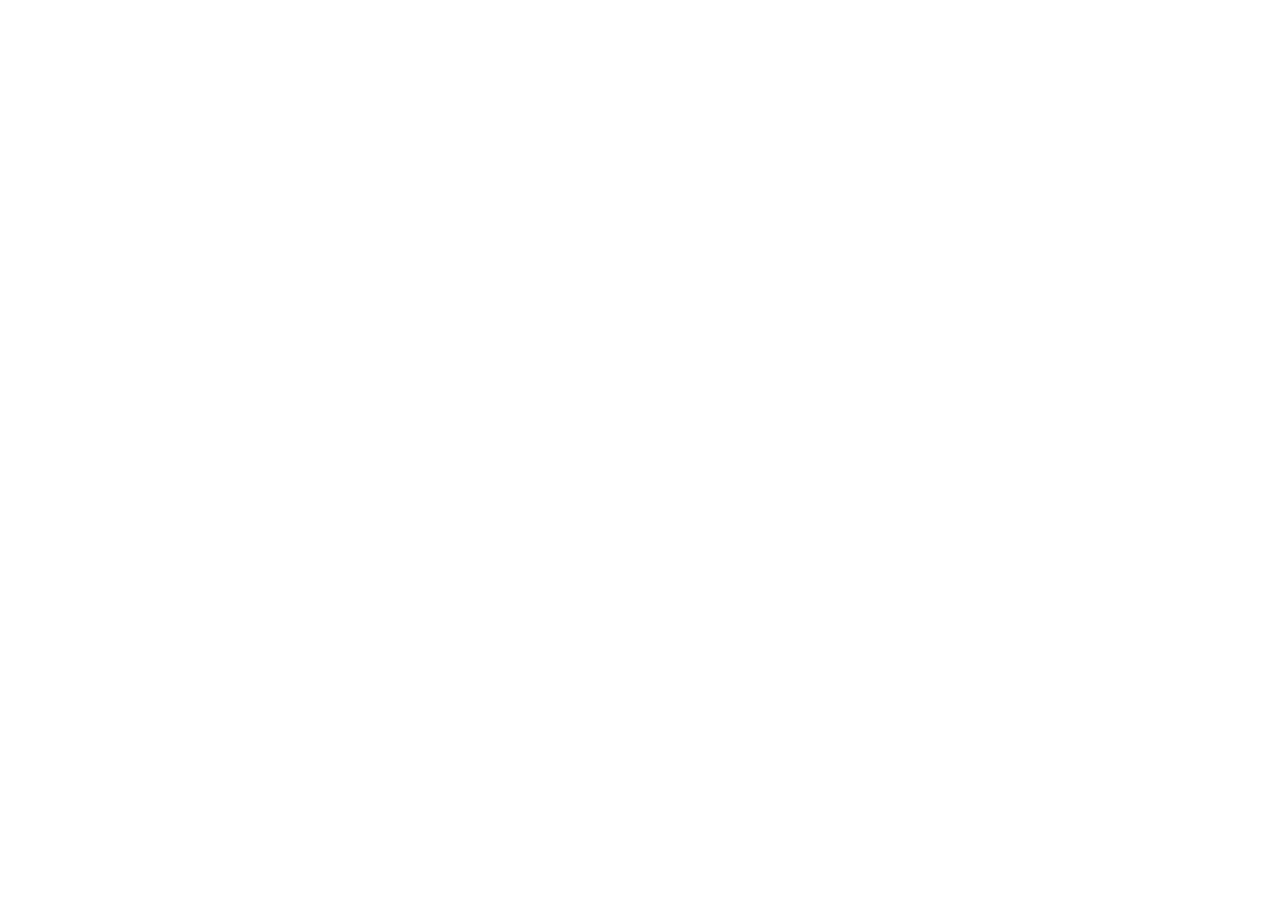
==== index.html @ 0bdf5e40 "Initial structure" ====
<!DOCTYPE html>
<html lang="en">
<head>
    <meta charset="UTF-8">
    <meta name="viewport" content="width=device-width, initial-scale=1.0">
    <link rel="stylesheet" href="styles/styles.css">
    <title>ABC Electronics</title>
</head>
<body>
    
</body>
</html>
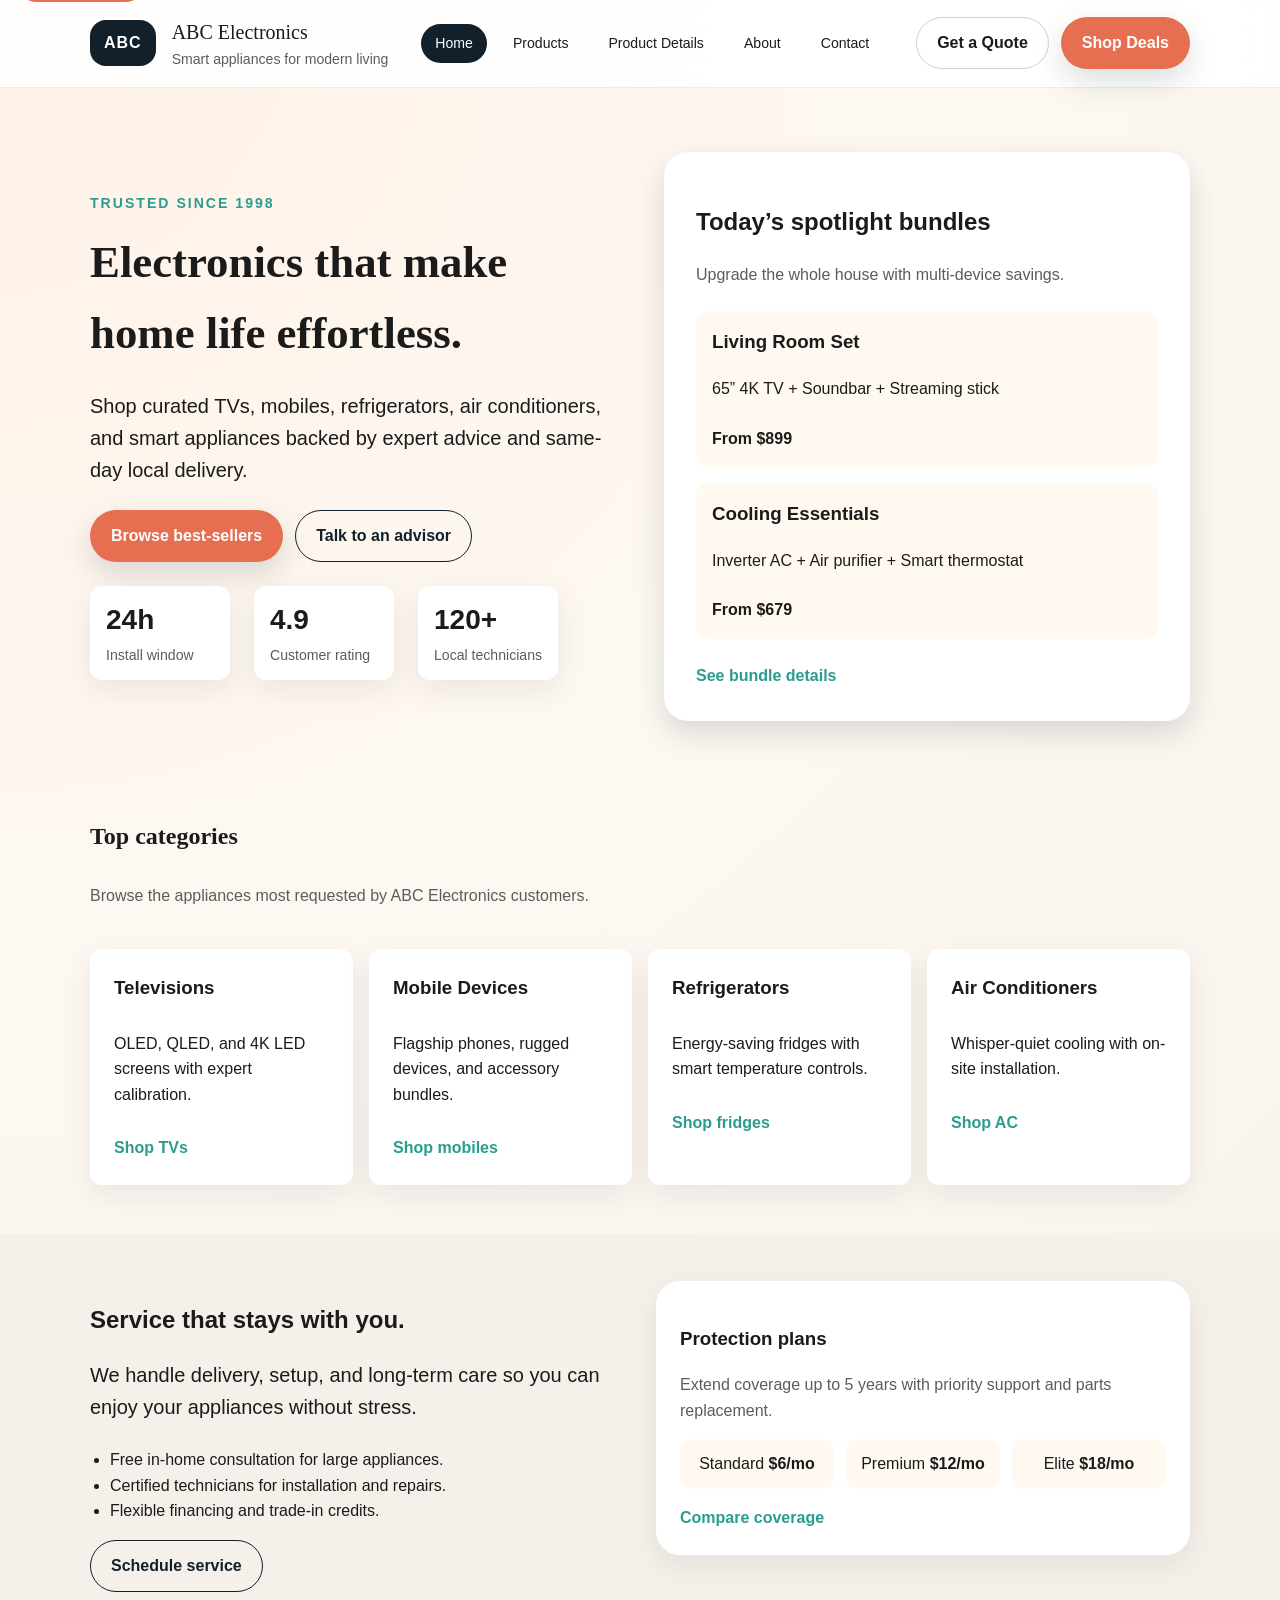
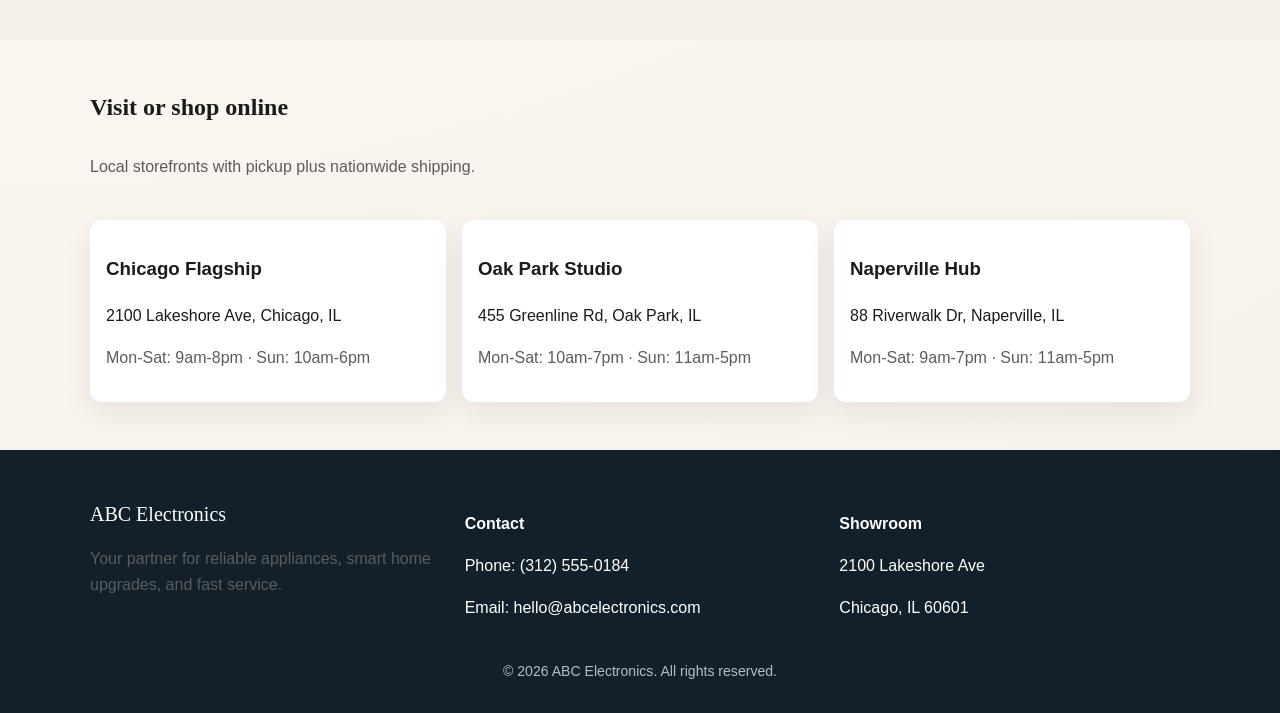
==== commit 91f82c13: "Add initial HTML structure and styles for the project" ====
--- a/index.html
+++ b/index.html
@@ -1,12 +1,317 @@
-<!DOCTYPE html>
+<!doctype html>
 <html lang="en">
-<head>
-    <meta charset="UTF-8">
-    <meta name="viewport" content="width=device-width, initial-scale=1.0">
-    <link rel="stylesheet" href="styles/styles.css">
+  <head>
+    <meta charset="UTF-8" />
+    <meta
+      name="viewport"
+      content="width=device-width, initial-scale=1.0"
+    />
+    <link
+      rel="stylesheet"
+      href="styles/styles.css"
+    />
     <title>ABC Electronics</title>
-</head>
-<body>
-    
-</body>
-</html>+  </head>
+  <body>
+    <a
+      class="skip-link"
+      href="#main"
+      >Skip to content</a
+    >
+    <header class="site-header">
+      <div class="container header-inner">
+        <div
+          class="brand"
+          aria-label="ABC Electronics home"
+        >
+          <span
+            class="brand-mark"
+            aria-hidden="true"
+            >ABC</span
+          >
+          <div class="brand-text">
+            <p class="brand-name">ABC Electronics</p>
+            <p class="brand-tagline">Smart appliances for modern living</p>
+          </div>
+        </div>
+        <nav
+          class="site-nav"
+          aria-label="Primary"
+        >
+          <a
+            class="nav-link active"
+            href="index.html"
+            >Home</a
+          >
+          <a
+            class="nav-link"
+            href="products.html"
+            >Products</a
+          >
+          <a
+            class="nav-link"
+            href="product-details.html"
+            >Product Details</a
+          >
+          <a
+            class="nav-link"
+            href="about.html"
+            >About</a
+          >
+          <a
+            class="nav-link"
+            href="contact.html"
+            >Contact</a
+          >
+        </nav>
+        <div class="header-actions">
+          <a
+            class="btn btn-ghost"
+            href="contact.html"
+            >Get a Quote</a
+          >
+          <a
+            class="btn btn-primary"
+            href="products.html"
+            >Shop Deals</a
+          >
+        </div>
+      </div>
+    </header>
+
+    <main id="main">
+      <section
+        class="hero"
+        aria-labelledby="hero-title"
+      >
+        <div class="container hero-grid">
+          <div class="hero-copy">
+            <p class="eyebrow">Trusted since 1998</p>
+            <h1 id="hero-title">Electronics that make home life effortless.</h1>
+            <p class="lead">
+              Shop curated TVs, mobiles, refrigerators, air conditioners, and
+              smart appliances backed by expert advice and same-day local
+              delivery.
+            </p>
+            <div class="hero-actions">
+              <a
+                class="btn btn-primary"
+                href="products.html"
+                >Browse best-sellers</a
+              >
+              <a
+                class="btn btn-outline"
+                href="contact.html"
+                >Talk to an advisor</a
+              >
+            </div>
+            <div
+              class="trust-row"
+              aria-label="Service highlights"
+            >
+              <div class="trust-item">
+                <span class="trust-number">24h</span>
+                <span class="trust-label">Install window</span>
+              </div>
+              <div class="trust-item">
+                <span class="trust-number">4.9</span>
+                <span class="trust-label">Customer rating</span>
+              </div>
+              <div class="trust-item">
+                <span class="trust-number">120+</span>
+                <span class="trust-label">Local technicians</span>
+              </div>
+            </div>
+          </div>
+          <div
+            class="hero-card"
+            role="presentation"
+          >
+            <div class="card-panel">
+              <h2>Today’s spotlight bundles</h2>
+              <p class="muted">
+                Upgrade the whole house with multi-device savings.
+              </p>
+              <div class="bundle-list">
+                <article class="bundle-card">
+                  <h3>Living Room Set</h3>
+                  <p>65” 4K TV + Soundbar + Streaming stick</p>
+                  <span class="bundle-price">From $899</span>
+                </article>
+                <article class="bundle-card">
+                  <h3>Cooling Essentials</h3>
+                  <p>Inverter AC + Air purifier + Smart thermostat</p>
+                  <span class="bundle-price">From $679</span>
+                </article>
+              </div>
+              <a
+                class="text-link"
+                href="products.html"
+                >See bundle details</a
+              >
+            </div>
+          </div>
+        </div>
+      </section>
+
+      <section
+        class="section"
+        aria-labelledby="categories-title"
+      >
+        <div class="container">
+          <div class="section-heading">
+            <h2 id="categories-title">Top categories</h2>
+            <p class="muted">
+              Browse the appliances most requested by ABC Electronics customers.
+            </p>
+          </div>
+          <div class="grid-cards">
+            <article class="info-card">
+              <h3>Televisions</h3>
+              <p>OLED, QLED, and 4K LED screens with expert calibration.</p>
+              <a
+                class="text-link"
+                href="products.html"
+                >Shop TVs</a
+              >
+            </article>
+            <article class="info-card">
+              <h3>Mobile Devices</h3>
+              <p>Flagship phones, rugged devices, and accessory bundles.</p>
+              <a
+                class="text-link"
+                href="products.html"
+                >Shop mobiles</a
+              >
+            </article>
+            <article class="info-card">
+              <h3>Refrigerators</h3>
+              <p>Energy-saving fridges with smart temperature controls.</p>
+              <a
+                class="text-link"
+                href="products.html"
+                >Shop fridges</a
+              >
+            </article>
+            <article class="info-card">
+              <h3>Air Conditioners</h3>
+              <p>Whisper-quiet cooling with on-site installation.</p>
+              <a
+                class="text-link"
+                href="products.html"
+                >Shop AC</a
+              >
+            </article>
+          </div>
+        </div>
+      </section>
+
+      <section
+        class="section alt"
+        aria-labelledby="services-title"
+      >
+        <div class="container split">
+          <div>
+            <h2 id="services-title">Service that stays with you.</h2>
+            <p class="lead">
+              We handle delivery, setup, and long-term care so you can enjoy
+              your appliances without stress.
+            </p>
+            <ul class="feature-list">
+              <li>Free in-home consultation for large appliances.</li>
+              <li>Certified technicians for installation and repairs.</li>
+              <li>Flexible financing and trade-in credits.</li>
+            </ul>
+            <a
+              class="btn btn-outline"
+              href="contact.html"
+              >Schedule service</a
+            >
+          </div>
+          <div class="service-card">
+            <h3>Protection plans</h3>
+            <p class="muted">
+              Extend coverage up to 5 years with priority support and parts
+              replacement.
+            </p>
+            <div class="plan-grid">
+              <div class="plan-item">
+                <span>Standard</span>
+                <strong>$6/mo</strong>
+              </div>
+              <div class="plan-item">
+                <span>Premium</span>
+                <strong>$12/mo</strong>
+              </div>
+              <div class="plan-item">
+                <span>Elite</span>
+                <strong>$18/mo</strong>
+              </div>
+            </div>
+            <a
+              class="text-link"
+              href="contact.html"
+              >Compare coverage</a
+            >
+          </div>
+        </div>
+      </section>
+
+      <section
+        class="section"
+        aria-labelledby="locations-title"
+      >
+        <div class="container">
+          <div class="section-heading">
+            <h2 id="locations-title">Visit or shop online</h2>
+            <p class="muted">
+              Local storefronts with pickup plus nationwide shipping.
+            </p>
+          </div>
+          <div class="location-grid">
+            <article class="location-card">
+              <h3>Chicago Flagship</h3>
+              <p>2100 Lakeshore Ave, Chicago, IL</p>
+              <p class="muted">Mon-Sat: 9am-8pm · Sun: 10am-6pm</p>
+            </article>
+            <article class="location-card">
+              <h3>Oak Park Studio</h3>
+              <p>455 Greenline Rd, Oak Park, IL</p>
+              <p class="muted">Mon-Sat: 10am-7pm · Sun: 11am-5pm</p>
+            </article>
+            <article class="location-card">
+              <h3>Naperville Hub</h3>
+              <p>88 Riverwalk Dr, Naperville, IL</p>
+              <p class="muted">Mon-Sat: 9am-7pm · Sun: 11am-5pm</p>
+            </article>
+          </div>
+        </div>
+      </section>
+    </main>
+
+    <footer class="site-footer">
+      <div class="container footer-grid">
+        <div>
+          <p class="brand-name">ABC Electronics</p>
+          <p class="muted">
+            Your partner for reliable appliances, smart home upgrades, and fast
+            service.
+          </p>
+        </div>
+        <div>
+          <h2 class="footer-title">Contact</h2>
+          <p>Phone: (312) 555-0184</p>
+          <p>Email: hello@abcelectronics.com</p>
+        </div>
+        <div>
+          <h2 class="footer-title">Showroom</h2>
+          <p>2100 Lakeshore Ave</p>
+          <p>Chicago, IL 60601</p>
+        </div>
+      </div>
+      <div class="footer-bottom">
+        <p>&copy; 2026 ABC Electronics. All rights reserved.</p>
+      </div>
+    </footer>
+  </body>
+</html>
--- a/styles/styles.css
+++ b/styles/styles.css
@@ -0,0 +1,552 @@
+:root {
+  --color-ink: #1b1b1b;
+  --color-muted: #5c5c5c;
+  --color-sand: #f5f1ea;
+  --color-cream: #fff9f2;
+  --color-slate: #12202b;
+  --color-accent: #e76f51;
+  --color-accent-dark: #c85b3f;
+  --color-teal: #2a9d8f;
+  --color-white: #ffffff;
+
+  --font-display: "Playfair Display", "Times New Roman", serif;
+  --font-body: "Source Sans 3", "Helvetica Neue", Arial, sans-serif;
+
+  --step--1: 0.88rem;
+  --step-0: 1rem;
+  --step-1: 1.25rem;
+  --step-2: 1.75rem;
+  --step-3: 2.5rem;
+  --step-4: 3.5rem;
+
+  --space-1: 0.5rem;
+  --space-2: 0.75rem;
+  --space-3: 1rem;
+  --space-4: 1.5rem;
+  --space-5: 2rem;
+  --space-6: 3rem;
+  --space-7: 4rem;
+
+  --radius-sm: 12px;
+  --radius-lg: 24px;
+  --shadow-soft: 0 12px 30px rgba(18, 32, 43, 0.15);
+  --shadow-card: 0 10px 30px rgba(27, 27, 27, 0.08);
+}
+
+*,
+*::before,
+*::after {
+  box-sizing: border-box;
+}
+
+body {
+  margin: 0;
+  font-family: var(--font-body);
+  color: var(--color-ink);
+  background: radial-gradient(
+    circle at top left,
+    #fff2e7 0%,
+    #fdf8f2 35%,
+    #f6f1ea 100%
+  );
+  line-height: 1.6;
+}
+
+img {
+  max-width: 100%;
+  display: block;
+}
+
+a {
+  color: inherit;
+  text-decoration: none;
+}
+
+main {
+  display: block;
+}
+
+.container {
+  width: min(1100px, 90%);
+  margin: 0 auto;
+}
+
+.skip-link {
+  position: absolute;
+  top: -40px;
+  left: 16px;
+  background: var(--color-accent);
+  color: var(--color-white);
+  padding: 8px 12px;
+  border-radius: 999px;
+  transition: top 0.2s ease;
+  z-index: 999;
+}
+
+.skip-link:focus {
+  top: 16px;
+}
+
+.site-header {
+  position: sticky;
+  top: 0;
+  background: rgba(255, 255, 255, 0.9);
+  backdrop-filter: blur(12px);
+  border-bottom: 1px solid rgba(18, 32, 43, 0.08);
+  z-index: 50;
+}
+
+.header-inner {
+  display: flex;
+  flex-wrap: wrap;
+  align-items: center;
+  justify-content: space-between;
+  gap: var(--space-3);
+  padding: var(--space-3) 0;
+}
+
+.brand {
+  display: flex;
+  gap: var(--space-3);
+  align-items: center;
+}
+
+.brand-mark {
+  background: var(--color-slate);
+  color: var(--color-white);
+  padding: 10px 14px;
+  border-radius: 16px;
+  font-weight: 700;
+  letter-spacing: 1px;
+}
+
+.brand-name {
+  margin: 0;
+  font-family: var(--font-display);
+  font-size: var(--step-1);
+}
+
+.brand-tagline {
+  margin: 0;
+  font-size: var(--step--1);
+  color: var(--color-muted);
+}
+
+.site-nav {
+  display: flex;
+  flex-wrap: wrap;
+  gap: var(--space-2);
+  align-items: center;
+}
+
+.nav-link {
+  padding: 8px 14px;
+  border-radius: 999px;
+  font-size: var(--step--1);
+  transition: all 0.2s ease;
+}
+
+.nav-link:hover,
+.nav-link:focus {
+  background: var(--color-sand);
+  color: var(--color-slate);
+}
+
+.nav-link.active {
+  background: var(--color-slate);
+  color: var(--color-white);
+}
+
+.header-actions {
+  display: flex;
+  gap: var(--space-2);
+  align-items: center;
+}
+
+.btn {
+  display: inline-flex;
+  align-items: center;
+  justify-content: center;
+  gap: 8px;
+  padding: 12px 20px;
+  border-radius: 999px;
+  border: 1px solid transparent;
+  font-weight: 600;
+  transition:
+    transform 0.2s ease,
+    box-shadow 0.2s ease,
+    background 0.2s ease;
+}
+
+.btn-primary {
+  background: var(--color-accent);
+  color: var(--color-white);
+  box-shadow: var(--shadow-soft);
+}
+
+.btn-primary:hover,
+.btn-primary:focus {
+  background: var(--color-accent-dark);
+  transform: translateY(-2px);
+}
+
+.btn-outline {
+  border-color: var(--color-slate);
+  color: var(--color-slate);
+  background: transparent;
+}
+
+.btn-outline:hover,
+.btn-outline:focus {
+  background: var(--color-slate);
+  color: var(--color-white);
+}
+
+.btn-ghost {
+  background: transparent;
+  border-color: rgba(18, 32, 43, 0.2);
+}
+
+.btn-ghost:hover,
+.btn-ghost:focus {
+  background: var(--color-sand);
+}
+
+.text-link {
+  color: var(--color-teal);
+  font-weight: 600;
+  display: inline-flex;
+  gap: 6px;
+  align-items: center;
+  transition: color 0.2s ease;
+}
+
+.text-link:hover,
+.text-link:focus {
+  color: var(--color-accent);
+}
+
+.hero {
+  padding: var(--space-7) 0 var(--space-6);
+}
+
+.hero-grid {
+  display: grid;
+  grid-template-columns: repeat(auto-fit, minmax(280px, 1fr));
+  gap: var(--space-6);
+  align-items: center;
+}
+
+.hero-copy h1 {
+  font-family: var(--font-display);
+  font-size: clamp(2.6rem, 3.5vw, 3.8rem);
+  margin: var(--space-2) 0 var(--space-3);
+}
+
+.eyebrow {
+  text-transform: uppercase;
+  letter-spacing: 2px;
+  font-size: var(--step--1);
+  color: var(--color-teal);
+  font-weight: 600;
+  margin: 0;
+}
+
+.lead {
+  font-size: var(--step-1);
+  margin-bottom: var(--space-4);
+}
+
+.hero-actions {
+  display: flex;
+  flex-wrap: wrap;
+  gap: var(--space-2);
+  margin-bottom: var(--space-4);
+}
+
+.trust-row {
+  display: flex;
+  gap: var(--space-4);
+  flex-wrap: wrap;
+}
+
+.trust-item {
+  background: var(--color-white);
+  padding: var(--space-2) var(--space-3);
+  border-radius: var(--radius-sm);
+  box-shadow: var(--shadow-card);
+  min-width: 140px;
+}
+
+.trust-number {
+  font-size: var(--step-2);
+  font-weight: 700;
+  display: block;
+}
+
+.trust-label {
+  color: var(--color-muted);
+  font-size: var(--step--1);
+}
+
+.hero-card .card-panel {
+  background: var(--color-white);
+  padding: var(--space-5);
+  border-radius: var(--radius-lg);
+  box-shadow: var(--shadow-soft);
+}
+
+.bundle-list {
+  display: grid;
+  gap: var(--space-3);
+  margin: var(--space-4) 0;
+}
+
+.bundle-card {
+  padding: var(--space-3);
+  border-radius: var(--radius-sm);
+  background: var(--color-cream);
+}
+
+.bundle-card h3 {
+  margin-top: 0;
+}
+
+.bundle-price {
+  display: inline-block;
+  font-weight: 700;
+  margin-top: var(--space-1);
+}
+
+.section {
+  padding: var(--space-6) 0;
+}
+
+.section.alt {
+  background: var(--color-sand);
+}
+
+.section-heading {
+  display: flex;
+  flex-direction: column;
+  gap: var(--space-2);
+  margin-bottom: var(--space-4);
+}
+
+.section-heading h2,
+.section-heading h1 {
+  font-family: var(--font-display);
+  margin: 0;
+}
+
+.grid-cards {
+  display: grid;
+  gap: var(--space-3);
+  grid-template-columns: repeat(auto-fit, minmax(220px, 1fr));
+}
+
+.info-card {
+  background: var(--color-white);
+  padding: var(--space-4);
+  border-radius: var(--radius-sm);
+  box-shadow: var(--shadow-card);
+  display: flex;
+  flex-direction: column;
+  gap: var(--space-2);
+}
+
+.info-card h3 {
+  margin: 0;
+}
+
+.split {
+  display: grid;
+  gap: var(--space-5);
+  grid-template-columns: repeat(auto-fit, minmax(260px, 1fr));
+  align-items: start;
+}
+
+.feature-list {
+  padding-left: 20px;
+  margin: var(--space-3) 0;
+}
+
+.service-card {
+  background: var(--color-white);
+  padding: var(--space-4);
+  border-radius: var(--radius-lg);
+  box-shadow: var(--shadow-card);
+}
+
+.plan-grid {
+  display: grid;
+  grid-template-columns: repeat(auto-fit, minmax(120px, 1fr));
+  gap: var(--space-2);
+  margin: var(--space-3) 0;
+}
+
+.plan-item {
+  padding: var(--space-2);
+  background: var(--color-cream);
+  border-radius: var(--radius-sm);
+  text-align: center;
+}
+
+.location-grid {
+  display: grid;
+  gap: var(--space-3);
+  grid-template-columns: repeat(auto-fit, minmax(240px, 1fr));
+}
+
+.location-card {
+  background: var(--color-white);
+  padding: var(--space-3);
+  border-radius: var(--radius-sm);
+  box-shadow: var(--shadow-card);
+}
+
+.page-hero {
+  padding: var(--space-6) 0;
+}
+
+.page-hero-inner {
+  display: grid;
+  gap: var(--space-5);
+  grid-template-columns: repeat(auto-fit, minmax(260px, 1fr));
+  align-items: center;
+}
+
+.contact-card {
+  background: var(--color-white);
+  padding: var(--space-4);
+  border-radius: var(--radius-lg);
+  box-shadow: var(--shadow-card);
+}
+
+.contact-list {
+  padding-left: 20px;
+  margin: var(--space-2) 0 var(--space-3);
+}
+
+.contact-form {
+  background: var(--color-white);
+  padding: var(--space-5);
+  border-radius: var(--radius-lg);
+  box-shadow: var(--shadow-card);
+  display: flex;
+  flex-direction: column;
+  gap: var(--space-3);
+}
+
+.form-grid {
+  display: grid;
+  grid-template-columns: repeat(auto-fit, minmax(200px, 1fr));
+  gap: var(--space-2);
+  align-items: center;
+}
+
+label {
+  font-weight: 600;
+  font-size: var(--step--1);
+}
+
+input,
+select,
+textarea {
+  width: 100%;
+  padding: 12px 14px;
+  border-radius: 12px;
+  border: 1px solid rgba(18, 32, 43, 0.2);
+  font: inherit;
+  background: var(--color-cream);
+}
+
+input:focus,
+select:focus,
+textarea:focus {
+  outline: 2px solid var(--color-teal);
+  border-color: transparent;
+}
+
+.checkbox-row {
+  display: flex;
+  gap: var(--space-2);
+  align-items: center;
+}
+
+.checkbox-row input {
+  width: auto;
+}
+
+.side-panel {
+  display: grid;
+  gap: var(--space-3);
+}
+
+.panel-block {
+  background: var(--color-slate);
+  color: var(--color-white);
+  padding: var(--space-4);
+  border-radius: var(--radius-sm);
+}
+
+.panel-block .text-link {
+  color: var(--color-cream);
+}
+
+.panel-block .text-link:hover,
+.panel-block .text-link:focus {
+  color: var(--color-accent);
+}
+
+.site-footer {
+  background: var(--color-slate);
+  color: var(--color-white);
+  padding: var(--space-6) 0 var(--space-3);
+}
+
+.footer-grid {
+  display: grid;
+  gap: var(--space-4);
+  grid-template-columns: repeat(auto-fit, minmax(220px, 1fr));
+}
+
+.footer-title {
+  margin-bottom: var(--space-2);
+  font-size: var(--step-0);
+}
+
+.footer-bottom {
+  text-align: center;
+  margin-top: var(--space-4);
+  font-size: var(--step--1);
+  color: rgba(255, 255, 255, 0.7);
+}
+
+.muted {
+  color: var(--color-muted);
+}
+
+@media (max-width: 720px) {
+  .header-actions {
+    width: 100%;
+    justify-content: flex-start;
+  }
+
+  .site-nav {
+    width: 100%;
+  }
+
+  .hero {
+    padding-top: var(--space-5);
+  }
+
+  .hero-actions,
+  .trust-row {
+    justify-content: flex-start;
+  }
+
+  .form-grid {
+    grid-template-columns: 1fr;
+  }
+}
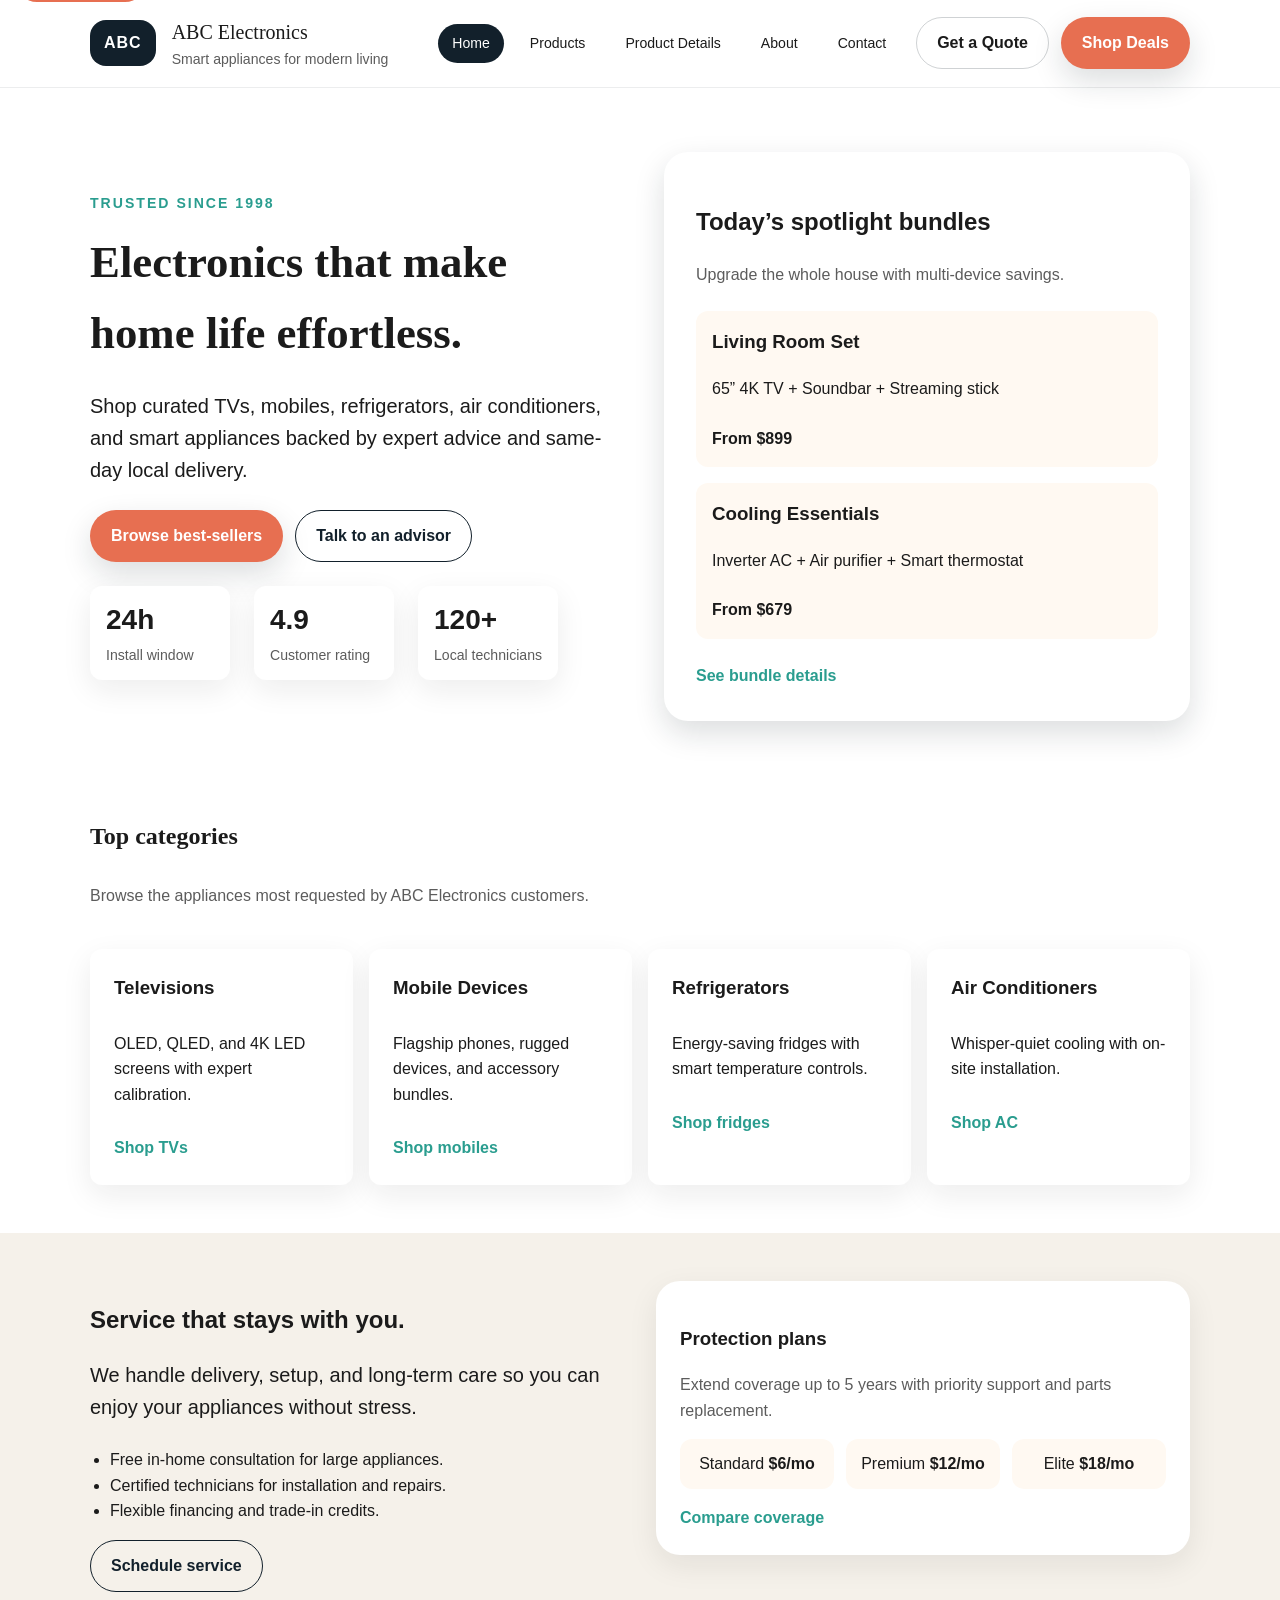
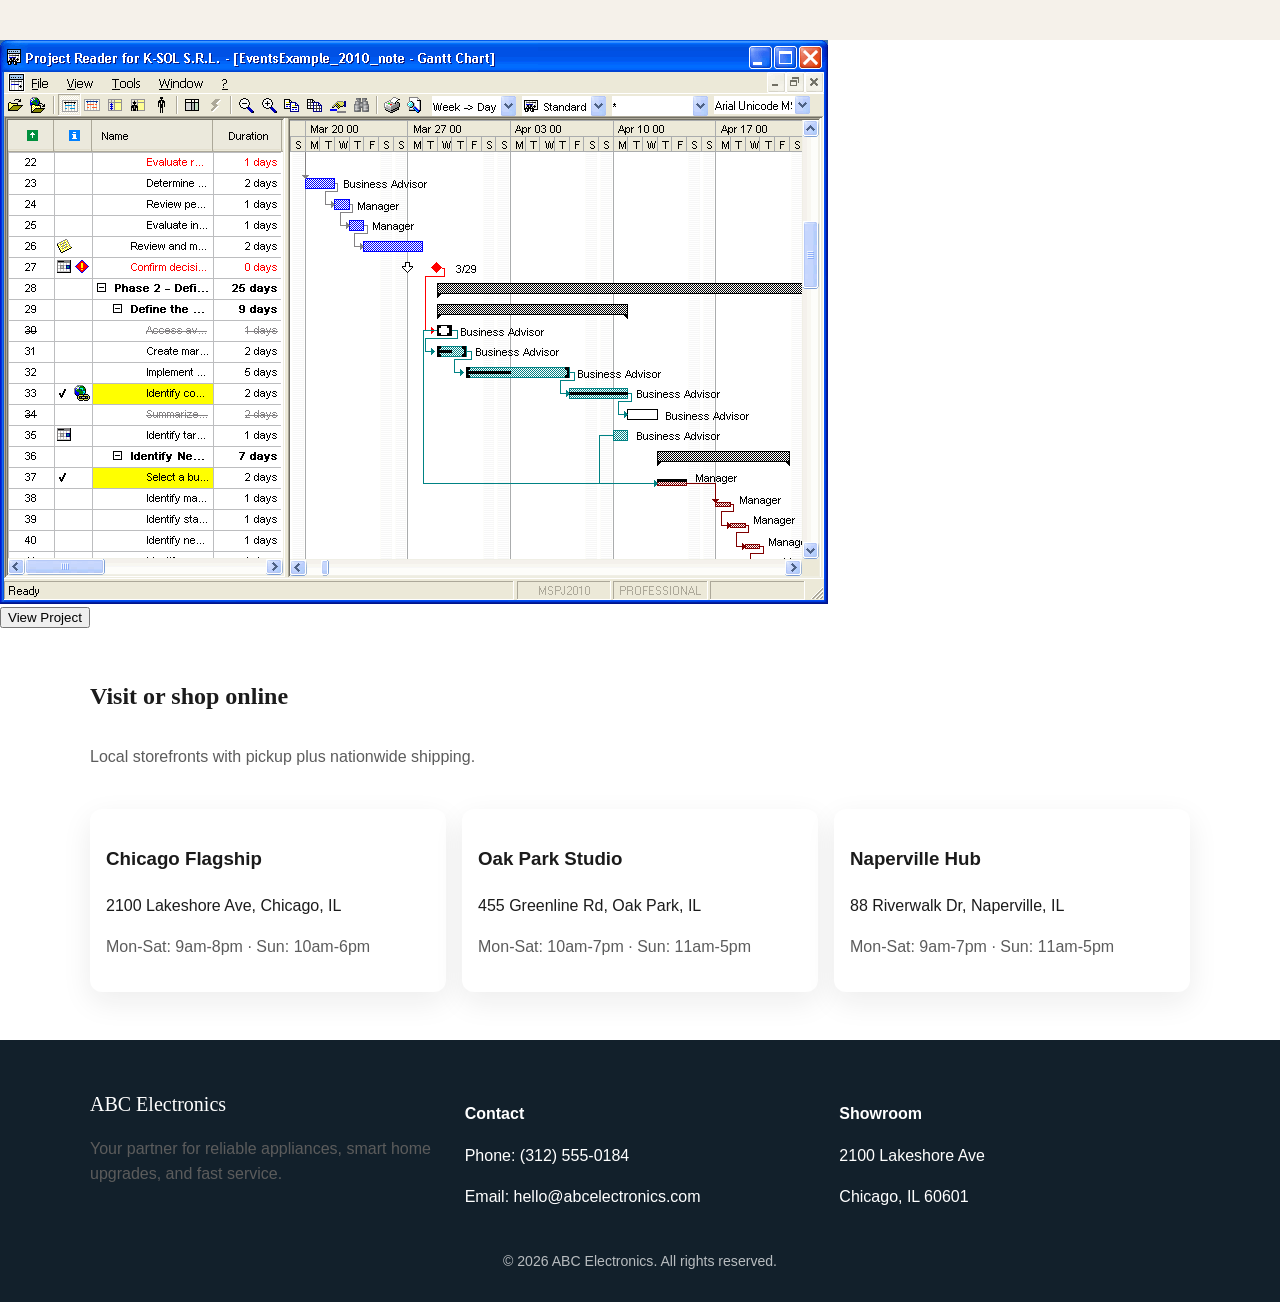
==== commit 50211255: "Refactor navigation and enhance task management features - Replaced traditional navigation with a re" ====
--- a/index.html
+++ b/index.html
@@ -34,47 +34,63 @@
             <p class="brand-tagline">Smart appliances for modern living</p>
           </div>
         </div>
-        <nav
-          class="site-nav"
-          aria-label="Primary"
+        <button
+          class="nav-toggle"
+          type="button"
+          aria-expanded="false"
+          aria-controls="primary-menu"
+          aria-label="Open navigation menu"
         >
-          <a
-            class="nav-link active"
-            href="index.html"
-            >Home</a
+          <span class="nav-toggle-line"></span>
+          <span class="nav-toggle-line"></span>
+          <span class="nav-toggle-line"></span>
+        </button>
+        <div
+          class="nav-panel"
+          id="primary-menu"
+        >
+          <nav
+            class="site-nav"
+            aria-label="Primary"
           >
-          <a
-            class="nav-link"
-            href="products.html"
-            >Products</a
-          >
-          <a
-            class="nav-link"
-            href="product-details.html"
-            >Product Details</a
-          >
-          <a
-            class="nav-link"
-            href="about.html"
-            >About</a
-          >
-          <a
-            class="nav-link"
-            href="contact.html"
-            >Contact</a
-          >
-        </nav>
-        <div class="header-actions">
-          <a
-            class="btn btn-ghost"
-            href="contact.html"
-            >Get a Quote</a
-          >
-          <a
-            class="btn btn-primary"
-            href="products.html"
-            >Shop Deals</a
-          >
+            <a
+              class="nav-link active"
+              href="index.html"
+              >Home</a
+            >
+            <a
+              class="nav-link"
+              href="products.html"
+              >Products</a
+            >
+            <a
+              class="nav-link"
+              href="product-details.html"
+              >Product Details</a
+            >
+            <a
+              class="nav-link"
+              href="about.html"
+              >About</a
+            >
+            <a
+              class="nav-link"
+              href="contact.html"
+              >Contact</a
+            >
+          </nav>
+          <div class="header-actions">
+            <a
+              class="btn btn-ghost"
+              href="contact.html"
+              >Get a Quote</a
+            >
+            <a
+              class="btn btn-primary"
+              href="products.html"
+              >Shop Deals</a
+            >
+          </div>
         </div>
       </div>
     </header>
@@ -257,6 +273,16 @@
         </div>
       </section>
 
+      <section>
+        <img
+          src="images/project1.gif"
+          alt="Project 1"
+        />
+        <a href="https://github.com/mandloideep/cs300">
+          <button>View Project</button>
+        </a>
+      </section>
+
       <section
         class="section"
         aria-labelledby="locations-title"
@@ -313,5 +339,7 @@
         <p>&copy; 2026 ABC Electronics. All rights reserved.</p>
       </div>
     </footer>
+
+    <script src="scripts/nav.js"></script>
   </body>
 </html>
--- a/styles/styles.css
+++ b/styles/styles.css
@@ -43,13 +43,17 @@
   margin: 0;
   font-family: var(--font-body);
   color: var(--color-ink);
-  background: radial-gradient(
-    circle at top left,
-    #fff2e7 0%,
-    #fdf8f2 35%,
-    #f6f1ea 100%
-  );
+
   line-height: 1.6;
+}
+
+body.light-mode {
+  background: var(--color-cream);
+}
+
+body.dark-mode {
+  background: var(--color-slate);
+  color: var(--color-white);
 }
 
 img {
@@ -137,6 +141,60 @@
   flex-wrap: wrap;
   gap: var(--space-2);
   align-items: center;
+}
+
+.nav-panel {
+  display: flex;
+  gap: var(--space-3);
+  align-items: center;
+}
+
+.nav-toggle {
+  display: none;
+  width: 44px;
+  height: 44px;
+  padding: 10px;
+  border-radius: 12px;
+  border: 1px solid rgba(18, 32, 43, 0.2);
+  background: var(--color-white);
+  color: var(--color-slate);
+  cursor: pointer;
+  align-items: center;
+  justify-content: center;
+  flex-direction: column;
+  gap: 5px;
+  transition:
+    background 0.2s ease,
+    border-color 0.2s ease,
+    transform 0.2s ease;
+}
+
+.nav-toggle:hover,
+.nav-toggle:focus-visible {
+  background: var(--color-sand);
+  border-color: var(--color-slate);
+}
+
+.nav-toggle-line {
+  width: 20px;
+  height: 2px;
+  background: currentColor;
+  border-radius: 999px;
+  transition:
+    transform 0.2s ease,
+    opacity 0.2s ease;
+}
+
+.nav-toggle.is-open .nav-toggle-line:nth-child(1) {
+  transform: translateY(7px) rotate(45deg);
+}
+
+.nav-toggle.is-open .nav-toggle-line:nth-child(2) {
+  opacity: 0;
+}
+
+.nav-toggle.is-open .nav-toggle-line:nth-child(3) {
+  transform: translateY(-7px) rotate(-45deg);
 }
 
 .nav-link {
@@ -527,14 +585,82 @@
   color: var(--color-muted);
 }
 
-@media (max-width: 720px) {
+@media (max-width: 1024px) {
+  .header-inner {
+    display: grid;
+    grid-template-columns: 1fr auto;
+    align-items: center;
+    gap: var(--space-3);
+  }
+
+  .brand {
+    min-width: 0;
+  }
+
+  .brand-text {
+    min-width: 0;
+  }
+
+  .brand-name,
+  .brand-tagline {
+    white-space: nowrap;
+    overflow: hidden;
+    text-overflow: ellipsis;
+  }
+
+  .nav-toggle {
+    display: inline-flex;
+  }
+
+  .nav-panel {
+    grid-column: 1 / -1;
+    display: none;
+    flex-direction: column;
+    align-items: stretch;
+    gap: var(--space-3);
+    background: var(--color-white);
+    border: 1px solid rgba(18, 32, 43, 0.08);
+    border-radius: var(--radius-sm);
+    padding: var(--space-3);
+    box-shadow: var(--shadow-card);
+  }
+
+  .nav-panel.is-open {
+    display: flex;
+  }
+
+  .site-nav {
+    width: 100%;
+    flex-direction: column;
+    align-items: stretch;
+  }
+
+  .nav-link {
+    width: 100%;
+    text-align: left;
+    border-radius: 12px;
+  }
+
   .header-actions {
     width: 100%;
     justify-content: flex-start;
-  }
-
-  .site-nav {
+    flex-wrap: wrap;
+  }
+
+  .header-actions .btn {
+    flex: 1 1 220px;
+  }
+}
+
+@media (max-width: 720px) {
+  .header-actions {
+    flex-direction: column;
+    align-items: stretch;
+  }
+
+  .header-actions .btn {
     width: 100%;
+    flex-basis: auto;
   }
 
   .hero {
